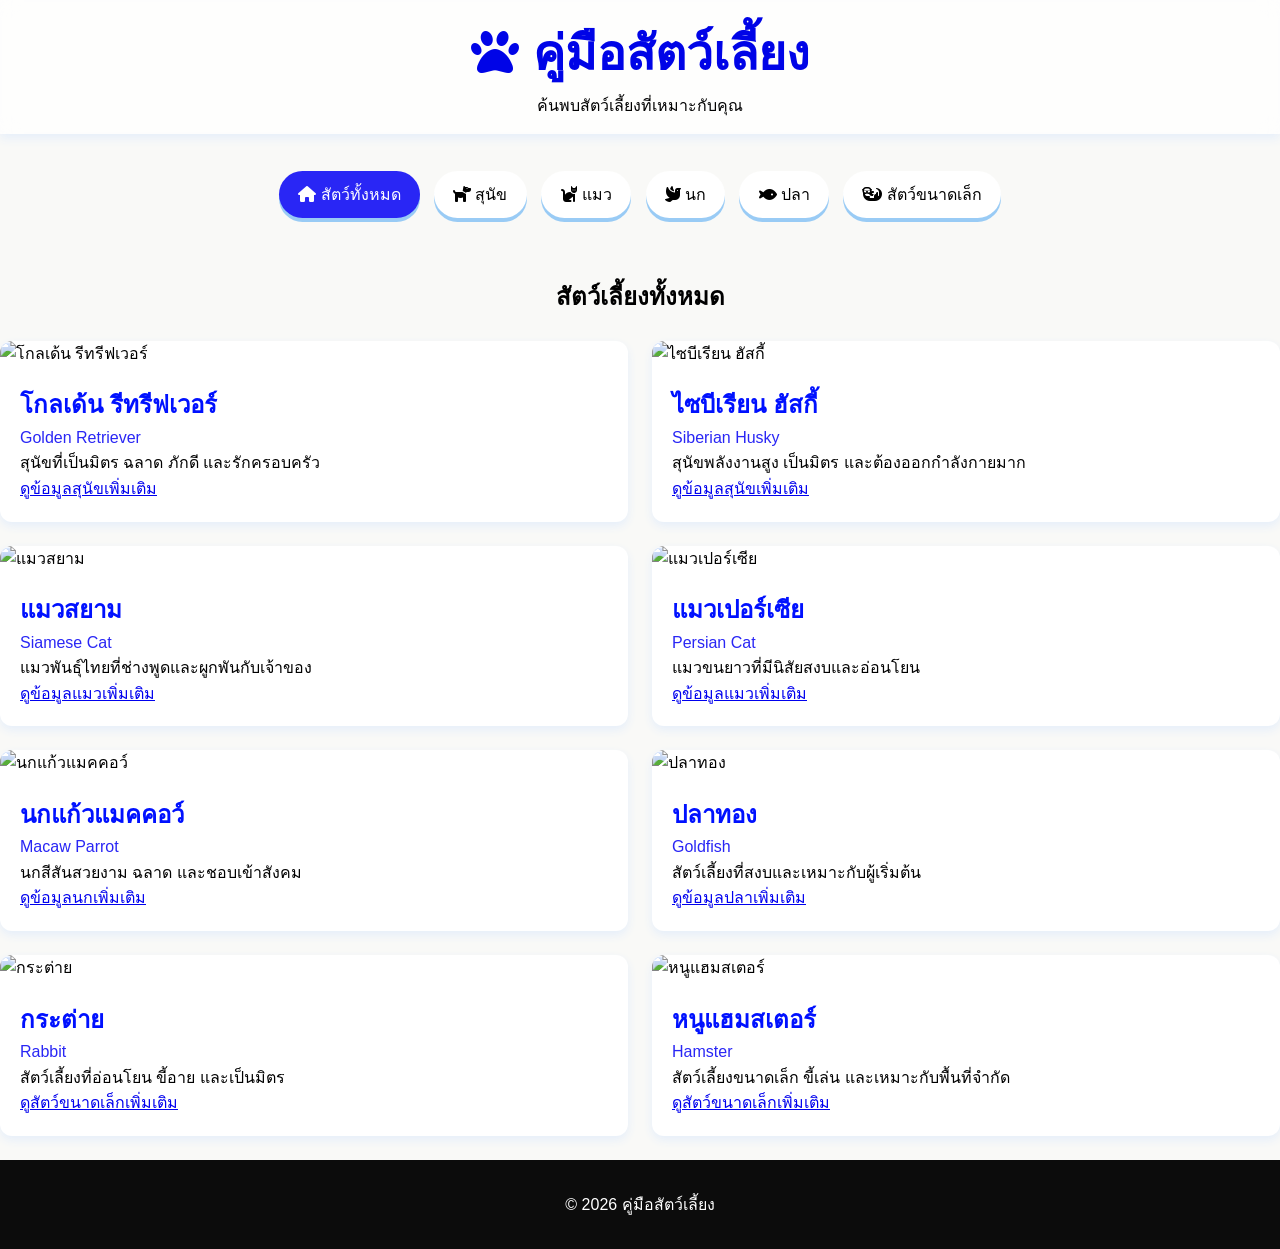
==== Pets01/index.html @ 2af89525 "Pets01" ====
<!DOCTYPE html>
<html lang="en">

<head>
    <meta charset="UTF-8">
    <meta name="viewport" content="width=device-width, initial-scale=1.0">
    <title>คู่มือสัตว์เลี้ยง</title>
    <link rel="stylesheet" href="css/style.css">

    <!-- Font Awesome Icons -->
    <link rel="stylesheet" href="https://cdnjs.cloudflare.com/ajax/libs/font-awesome/6.7.2/css/all.min.css">


</head>

<body>
    <header class="header">
        <div class="header-content">
            <h1 class="header-title"><i class="fa-solid fa-paw"></i> คู่มือสัตว์เลี้ยง</h1>
            <p class="header-subtitle">ค้นพบสัตว์เลี้ยงที่เหมาะกับคุณ</p>
        </div>
    </header>

    <!-- navbar -->
    <nav>
        <a href="index.html" class="active"><i class="fa-solid fa-house"></i> สัตว์ทั้งหมด</a>
        <a href="dog.html"><i class="fa-solid fa-dog"></i> สุนัข</a>
        <a href="cat.html"><i class="fa-solid fa-cat"></i> แมว</a>
        <a href="bird.html"><i class="fa-solid fa-dove"></i> นก</a>
        <a href="fish.html"><i class="fa-solid fa-fish"></i> ปลา</a>
        <a href="small-pet.html"><i class="fa-solid fa-otter"></i> สัตว์ขนาดเล็ก</a>
    </nav>


    <main class="container">
        <h2 class="page-title">สัตว์เลี้ยงทั้งหมด</h2>

<div class="pet-grid">
    <article class="pet-card">
        <img src="https://images.unsplash.com/photo-1734966213753-1b361564bab4?auto=format&amp;fit=crop&amp;w=1080&amp;q=80"
            alt="โกลเด้น รีทรีฟเวอร์">

        <div class="pet-content">
            <h2>โกลเด้น รีทรีฟเวอร์</h2>
            <p class="breed">Golden Retriever</p>
            <p>สุนัขที่เป็นมิตร ฉลาด ภักดี และรักครอบครัว</p>
            <p><a href="dog.html">ดูข้อมูลสุนัขเพิ่มเติม</a></p>
        </div>
    </article>

    <article class="pet-card">
        <img src="https://images.unsplash.com/photo-1590419690008-905895e8fe0d?auto=format&amp;fit=crop&amp;w=1080&amp;q=80"
            alt="ไซบีเรียน ฮัสกี้">

        <div class="pet-content">
            <h2>ไซบีเรียน ฮัสกี้</h2>
            <p class="breed">Siberian Husky</p>
            <p>สุนัขพลังงานสูง เป็นมิตร และต้องออกกำลังกายมาก</p>
            <p><a href="dog.html">ดูข้อมูลสุนัขเพิ่มเติม</a></p>
        </div>
    </article>

    <article class="pet-card">
        <img src="https://images.unsplash.com/photo-1568152950566-c1bf43f4ab28?auto=format&amp;fit=crop&amp;w=1080&amp;q=80"
            alt="แมวสยาม">

        <div class="pet-content">
            <h2>แมวสยาม</h2>
            <p class="breed">Siamese Cat</p>
            <p>แมวพันธุ์ไทยที่ช่างพูดและผูกพันกับเจ้าของ</p>
            <p><a href="cat.html">ดูข้อมูลแมวเพิ่มเติม</a></p>
        </div>
    </article>

    <article class="pet-card">
        <img src="https://images.unsplash.com/photo-1585137173132-cf49e10ad27d?auto=format&amp;fit=crop&amp;w=1080&amp;q=80"
            alt="แมวเปอร์เซีย">

        <div class="pet-content">
            <h2>แมวเปอร์เซีย</h2>
            <p class="breed">Persian Cat</p>
            <p>แมวขนยาวที่มีนิสัยสงบและอ่อนโยน</p>
            <p><a href="cat.html">ดูข้อมูลแมวเพิ่มเติม</a></p>
        </div>
    </article>

    <article class="pet-card">
        <img src="https://images.unsplash.com/photo-1584888890205-9b49eaf0c660?auto=format&amp;fit=crop&amp;w=1080&amp;q=80"
            alt="นกแก้วแมคคอว์">

        <div class="pet-content">
            <h2>นกแก้วแมคคอว์</h2>
            <p class="breed">Macaw Parrot</p>
            <p>นกสีสันสวยงาม ฉลาด และชอบเข้าสังคม</p>
            <p><a href="bird.html">ดูข้อมูลนกเพิ่มเติม</a></p>
        </div>
    </article>

    <article class="pet-card">
        <img src="https://images.unsplash.com/photo-1592072467526-0506c6530493?auto=format&amp;fit=crop&amp;w=1080&amp;q=80"
            alt="ปลาทอง">

        <div class="pet-content">
            <h2>ปลาทอง</h2>
            <p class="breed">Goldfish</p>
            <p>สัตว์เลี้ยงที่สงบและเหมาะกับผู้เริ่มต้น</p>
            <p><a href="fish.html">ดูข้อมูลปลาเพิ่มเติม</a></p>
        </div>
    </article>

    <article class="pet-card">
        <img src="https://images.unsplash.com/photo-1622349817799-067c32295df2?auto=format&amp;fit=crop&amp;w=1080&amp;q=80"
            alt="กระต่าย">

        <div class="pet-content">
            <h2>กระต่าย</h2>
            <p class="breed">Rabbit</p>
            <p>สัตว์เลี้ยงที่อ่อนโยน ขี้อาย และเป็นมิตร</p>
            <p><a href="small-pets.html">ดูสัตว์ขนาดเล็กเพิ่มเติม</a></p>
        </div>
    </article>

    <article class="pet-card">
        <img src="https://images.unsplash.com/photo-1425082661705-1834bfd09dca?auto=format&amp;fit=crop&amp;w=1080&amp;q=80"
            alt="หนูแฮมสเตอร์">

        <div class="pet-content">
            <h2>หนูแฮมสเตอร์</h2>
            <p class="breed">Hamster</p>
            <p>สัตว์เลี้ยงขนาดเล็ก ขี้เล่น และเหมาะกับพื้นที่จำกัด</p>
            <p><a href="small-pets.html">ดูสัตว์ขนาดเล็กเพิ่มเติม</a></p>
        </div>
    </article>
</div>
    </main>



    <footer>
        <p>&copy; 2026 คู่มือสัตว์เลี้ยง</p>
    </footer>



</body>

</html>
---- Pets01/css/style.css ----
* {
  box-sizing: border-box;
  margin: 0;
  padding: 0;
}

:root {
  /* สีหลักของเว็บไซต์ */
 --primary-color:rgb(0, 4, 231);
 --primary-dark-color:rgb(0, 17, 255);
 --secondary-color:#219CD9;


  /* สีข้อความ */
  --muted-text-color: rgb(41, 38, 245);
  --nav-text-color:rgb(0, 0, 0);
  --light-text-color:rgb(255, 255, 255);

  /* สีพื้น */
  --header-bg-color:rgb(255, 255, 255);
  --footer-bg-color:rgb(12, 12, 12);
  

  /* สีเงา */
  --header-box-shadow:0 4px 10px rgb(229, 238, 250);

}


html {
  scroll-behavior: smooth;
  /* font-size: 32px; */
}

body {
  font-family: "Segoe UI", Tahoma, Geneva, Verdana, sans-serif;
  line-height: 1.6;
  background-color: #F9F9F7;
}

.container {
  max-width: 1280px;
  margin: 0 auto;
}


/* ============== header ================== */
.header {
  background-color:rgba(255, 255, 255, 0.74);
  box-shadow:var(--header-box-shadow);

  position: sticky;
  top: 0;
  z-index: 10;
  backdrop-filter: blur(10px); 
}


.header-content {
  text-align: center;
  

  padding-block: 1rem;
}


.header-title {
  color:var(--primary-color);
  font-size: clamp(2rem, 5vw , 3rem);
}


.header-subtitle {}





/* ============== Navbar ================== */
nav  {
  text-align: center;
  padding-block: 2rem;

}
nav a{
  text-decoration: none;
  padding: 0.65rem 1.2rem;
  margin: 0.3rem;
  
  color: var(--nav-text-color);
  background-color:var(--light-text-color);
  border-radius: 60px;
  box-shadow: 0 4px rgb(153, 203, 245);

  cursor: pointer;

  transition: transform 0.3s, box-shadow 0.2s;
  display: inline-block;
  
}

nav a:hover {
  transform: translateY(-3px);
  box-shadow: 0 6px rgb(216, 211, 211);
}


nav a.active {
  background-color:var(--muted-text-color);
  color: var(--light-text-color);
}


/* ============== Main ================== */
.page-title{
  text-align: center;
  margin: 1.5rem;
}

.pet-grid{
  display: grid;
  grid-template-columns: 1fr 1fr;
  gap: 1.5rem;
}

.pet-card {
  background-color:var(--light-text-color);
  box-shadow: var(--header-box-shadow);
  border-radius: 0.75rem;
  overflow: hidden;

  transition: transform 0.3s, box-shadow 0.2s;
  display: inline-block;
}

.pet-card:hover{
  transform: translateY(-5px);
  box-shadow: 0 6px rgb(216, 211, 211);
}

.pet-card img {
  height: 16.5rem;
  width: 100%;
  object-fit: cover;
  
}

.pet-content {
  padding: 1.25rem;
}

.pet-content h2{
  color: var(--primary-dark-color);
}

.breed {color: var(--muted-text-color);}

/* ============== footer ================== */
footer {
  padding-block: 2rem;
  background-color: var(--footer-bg-color);
  color: var(--light-text-color);
  margin-top: 1.5rem;
  text-align: center;
}
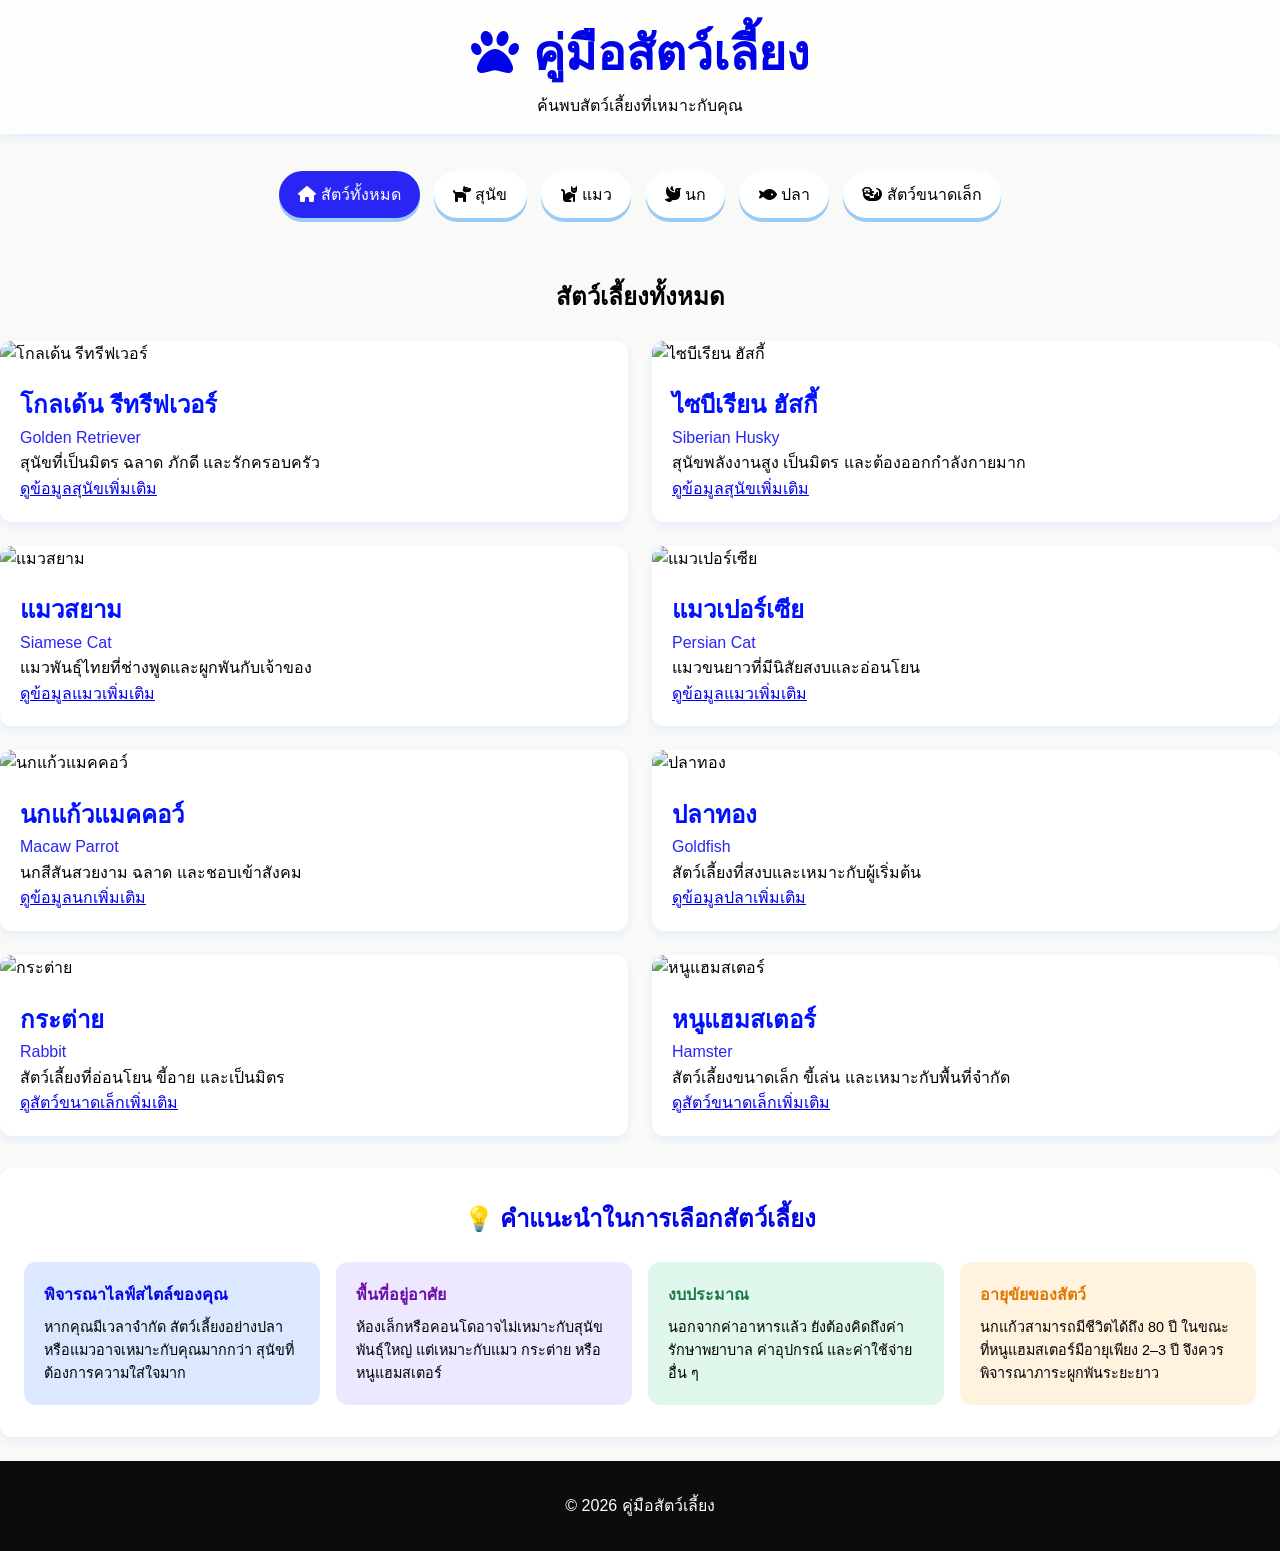
==== commit 0ca42b73: "Update Pets01" ====
--- a/Pets01/index.html
+++ b/Pets01/index.html
@@ -136,6 +136,35 @@
 
 
 
+
+    <!-- ============== คำแนะนำในการเลือกสัตว์เลี้ยง ============== -->
+    <section class="tips-section">
+        <h2>💡 คำแนะนำในการเลือกสัตว์เลี้ยง</h2>
+        <div class="tips-grid">
+
+            <div class="tip-card blue">
+                <h3>พิจารณาไลฟ์สไตล์ของคุณ</h3>
+                <p>หากคุณมีเวลาจำกัด สัตว์เลี้ยงอย่างปลาหรือแมวอาจเหมาะกับคุณมากกว่า สุนัขที่ต้องการความใส่ใจมาก</p>
+            </div>
+
+            <div class="tip-card purple">
+                <h3>พื้นที่อยู่อาศัย</h3>
+                <p>ห้องเล็กหรือคอนโดอาจไม่เหมาะกับสุนัขพันธุ์ใหญ่ แต่เหมาะกับแมว กระต่าย หรือหนูแฮมสเตอร์</p>
+            </div>
+
+            <div class="tip-card green">
+                <h3>งบประมาณ</h3>
+                <p>นอกจากค่าอาหารแล้ว ยังต้องคิดถึงค่ารักษาพยาบาล ค่าอุปกรณ์ และค่าใช้จ่ายอื่น ๆ</p>
+            </div>
+
+            <div class="tip-card orange">
+                <h3>อายุขัยของสัตว์</h3>
+                <p>นกแก้วสามารถมีชีวิตได้ถึง 80 ปี ในขณะที่หนูแฮมสเตอร์มีอายุเพียง 2–3 ปี จึงควรพิจารณาภาระผูกพันระยะยาว</p>
+            </div>
+
+        </div>
+    </section>
+
     <footer>
         <p>&copy; 2026 คู่มือสัตว์เลี้ยง</p>
     </footer>
--- a/Pets01/css/style.css
+++ b/Pets01/css/style.css
@@ -1,165 +1,230 @@
 * {
-  box-sizing: border-box;
-  margin: 0;
-  padding: 0;
+    box-sizing: border-box;
+    margin: 0;
+    padding: 0;
 }
 
 :root {
-  /* สีหลักของเว็บไซต์ */
- --primary-color:rgb(0, 4, 231);
- --primary-dark-color:rgb(0, 17, 255);
- --secondary-color:#219CD9;
-
-
-  /* สีข้อความ */
-  --muted-text-color: rgb(41, 38, 245);
-  --nav-text-color:rgb(0, 0, 0);
-  --light-text-color:rgb(255, 255, 255);
-
-  /* สีพื้น */
-  --header-bg-color:rgb(255, 255, 255);
-  --footer-bg-color:rgb(12, 12, 12);
-  
-
-  /* สีเงา */
-  --header-box-shadow:0 4px 10px rgb(229, 238, 250);
-
-}
-
+    /* สีหลักของเว็บไซต์ */
+    --primary-color: rgb(0, 4, 231);
+    --primary-dark-color: rgb(0, 17, 255);
+    --secondary-color: #219CD9;
+    /* สีข้อความ */
+    --muted-text-color: rgb(41, 38, 245);
+    --nav-text-color: rgb(0, 0, 0);
+    --light-text-color: rgb(255, 255, 255);
+    /* สีพื้น */
+    --header-bg-color: rgb(255, 255, 255);
+    --footer-bg-color: rgb(12, 12, 12);
+    /* สีเงา */
+    --header-box-shadow: 0 4px 10px rgb(229, 238, 250);
+}
 
 html {
-  scroll-behavior: smooth;
-  /* font-size: 32px; */
+    scroll-behavior: smooth;
+    /* font-size: 32px; */
 }
 
 body {
-  font-family: "Segoe UI", Tahoma, Geneva, Verdana, sans-serif;
-  line-height: 1.6;
-  background-color: #F9F9F7;
+    font-family: "Segoe UI", Tahoma, Geneva, Verdana, sans-serif;
+    line-height: 1.6;
+    background-color: #F9F9F7;
 }
 
 .container {
-  max-width: 1280px;
-  margin: 0 auto;
+    max-width: 1280px;
+    margin: 0 auto;
 }
 
 
 /* ============== header ================== */
+
 .header {
-  background-color:rgba(255, 255, 255, 0.74);
-  box-shadow:var(--header-box-shadow);
-
-  position: sticky;
-  top: 0;
-  z-index: 10;
-  backdrop-filter: blur(10px); 
-}
-
+    background-color: rgba(255, 255, 255, 0.74);
+    box-shadow: var(--header-box-shadow);
+    position: sticky;
+    top: 0;
+    z-index: 10;
+    backdrop-filter: blur(10px);
+}
 
 .header-content {
-  text-align: center;
-  
-
-  padding-block: 1rem;
-}
-
+    text-align: center;
+    padding-block: 1rem;
+}
 
 .header-title {
-  color:var(--primary-color);
-  font-size: clamp(2rem, 5vw , 3rem);
-}
-
+    color: var(--primary-color);
+    font-size: clamp(2rem, 5vw, 3rem);
+}
 
 .header-subtitle {}
 
 
-
-
-
 /* ============== Navbar ================== */
-nav  {
-  text-align: center;
-  padding-block: 2rem;
-
-}
-nav a{
-  text-decoration: none;
-  padding: 0.65rem 1.2rem;
-  margin: 0.3rem;
-  
-  color: var(--nav-text-color);
-  background-color:var(--light-text-color);
-  border-radius: 60px;
-  box-shadow: 0 4px rgb(153, 203, 245);
-
-  cursor: pointer;
-
-  transition: transform 0.3s, box-shadow 0.2s;
-  display: inline-block;
-  
+
+nav {
+    text-align: center;
+    padding-block: 2rem;
+}
+
+nav a {
+    text-decoration: none;
+    padding: 0.65rem 1.2rem;
+    margin: 0.3rem;
+    color: var(--nav-text-color);
+    background-color: var(--light-text-color);
+    border-radius: 60px;
+    box-shadow: 0 4px rgb(153, 203, 245);
+    cursor: pointer;
+    transition: transform 0.3s, box-shadow 0.2s;
+    display: inline-block;
 }
 
 nav a:hover {
-  transform: translateY(-3px);
-  box-shadow: 0 6px rgb(216, 211, 211);
-}
-
+    transform: translateY(-3px);
+    box-shadow: 0 6px rgb(216, 211, 211);
+}
 
 nav a.active {
-  background-color:var(--muted-text-color);
-  color: var(--light-text-color);
+    background-color: var(--muted-text-color);
+    color: var(--light-text-color);
 }
 
 
 /* ============== Main ================== */
-.page-title{
-  text-align: center;
-  margin: 1.5rem;
-}
-
-.pet-grid{
-  display: grid;
-  grid-template-columns: 1fr 1fr;
-  gap: 1.5rem;
+
+.page-title {
+    text-align: center;
+    margin: 1.5rem;
+}
+
+.pet-grid {
+    display: grid;
+    grid-template-columns: 1fr 1fr;
+    gap: 1.5rem;
 }
 
 .pet-card {
-  background-color:var(--light-text-color);
-  box-shadow: var(--header-box-shadow);
-  border-radius: 0.75rem;
-  overflow: hidden;
-
-  transition: transform 0.3s, box-shadow 0.2s;
-  display: inline-block;
-}
-
-.pet-card:hover{
-  transform: translateY(-5px);
-  box-shadow: 0 6px rgb(216, 211, 211);
+    background-color: var(--light-text-color);
+    box-shadow: var(--header-box-shadow);
+    border-radius: 0.75rem;
+    overflow: hidden;
+    transition: transform 0.3s, box-shadow 0.2s;
+    display: inline-block;
+}
+
+.pet-card:hover {
+    transform: translateY(-5px);
+    box-shadow: 0 6px rgb(216, 211, 211);
 }
 
 .pet-card img {
-  height: 16.5rem;
-  width: 100%;
-  object-fit: cover;
-  
+    height: 16.5rem;
+    width: 100%;
+    object-fit: cover;
 }
 
 .pet-content {
-  padding: 1.25rem;
-}
-
-.pet-content h2{
-  color: var(--primary-dark-color);
-}
-
-.breed {color: var(--muted-text-color);}
+    padding: 1.25rem;
+}
+
+.pet-content h2 {
+    color: var(--primary-dark-color);
+}
+
+.breed {
+    color: var(--muted-text-color);
+}
+
 
 /* ============== footer ================== */
+
 footer {
-  padding-block: 2rem;
-  background-color: var(--footer-bg-color);
-  color: var(--light-text-color);
-  margin-top: 1.5rem;
-  text-align: center;
+    padding-block: 2rem;
+    background-color: var(--footer-bg-color);
+    color: var(--light-text-color);
+    margin-top: 1.5rem;
+    text-align: center;
+}
+
+
+/* ============== คำแนะนำในการเลือกสัตว์เลี้ยง ================== */
+
+.tips-section {
+    max-width: 1280px;
+    margin: 2rem auto 0;
+    background-color: var(--light-text-color);
+    border-radius: 0.75rem;
+    box-shadow: var(--header-box-shadow);
+    padding: 2rem 1.5rem;
+}
+
+.tips-section h2 {
+    text-align: center;
+    color: var(--primary-color);
+    font-size: 1.5rem;
+    margin-bottom: 1.5rem;
+}
+
+.tips-grid {
+    display: grid;
+    grid-template-columns: 1fr 1fr 1fr 1fr;
+    gap: 1rem;
+}
+
+.tip-card {
+    border-radius: 0.75rem;
+    padding: 1.25rem;
+    transition: transform 0.3s, box-shadow 0.2s;
+}
+
+.tip-card:hover {
+    transform: translateY(-3px);
+    box-shadow: 0 6px rgb(216, 211, 211);
+}
+
+.tip-card h3 {
+    font-size: 1rem;
+    margin-bottom: 0.5rem;
+}
+
+.tip-card p {
+    font-size: 0.9rem;
+    line-height: 1.6;
+}
+
+
+/* สีพื้นหลังแต่ละ card */
+
+.tip-card.blue {
+    background-color: #dce8ff;
+}
+
+.tip-card.blue h3 {
+    color: var(--primary-color);
+}
+
+.tip-card.purple {
+    background-color: #ede8ff;
+}
+
+.tip-card.purple h3 {
+    color: #6a0dad;
+}
+
+.tip-card.green {
+    background-color: #e0f7ec;
+}
+
+.tip-card.green h3 {
+    color: #1a7a45;
+}
+
+.tip-card.orange {
+    background-color: #fff3e0;
+}
+
+.tip-card.orange h3 {
+    color: #e07800;
 }
